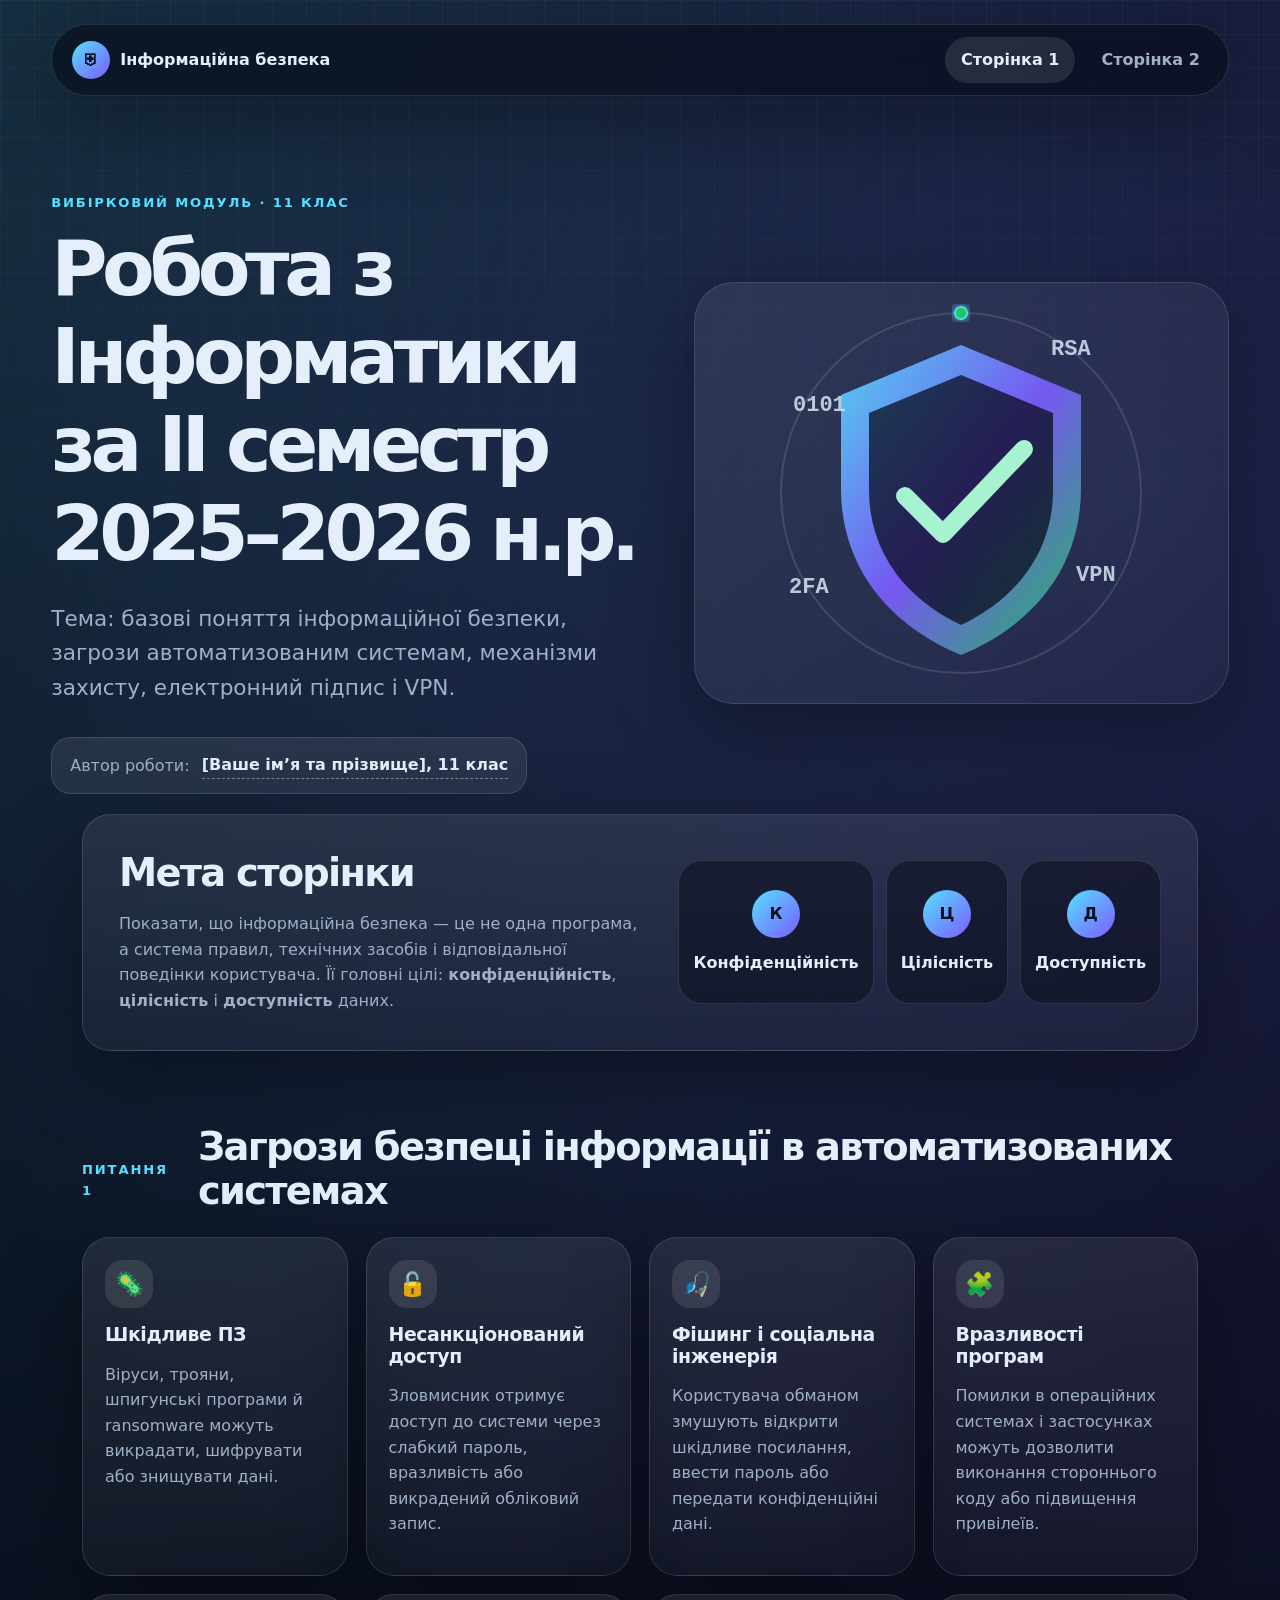
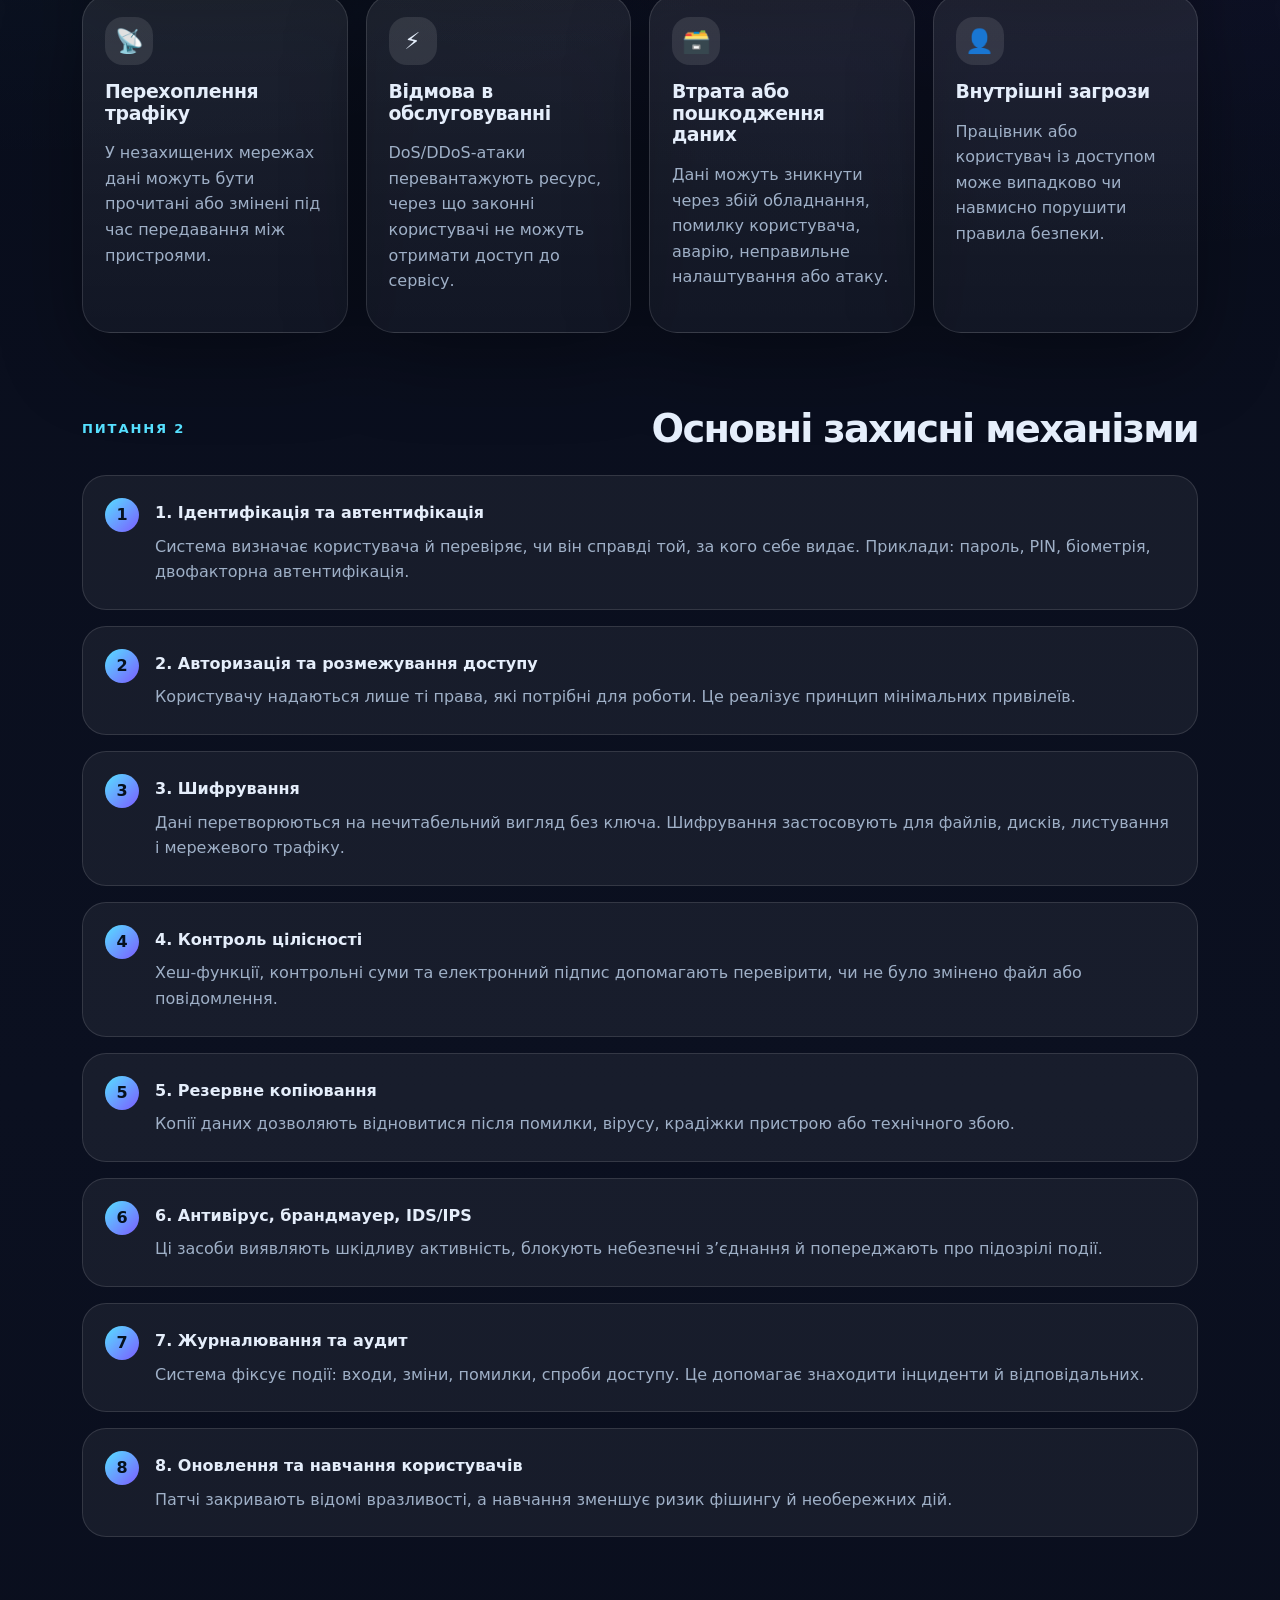
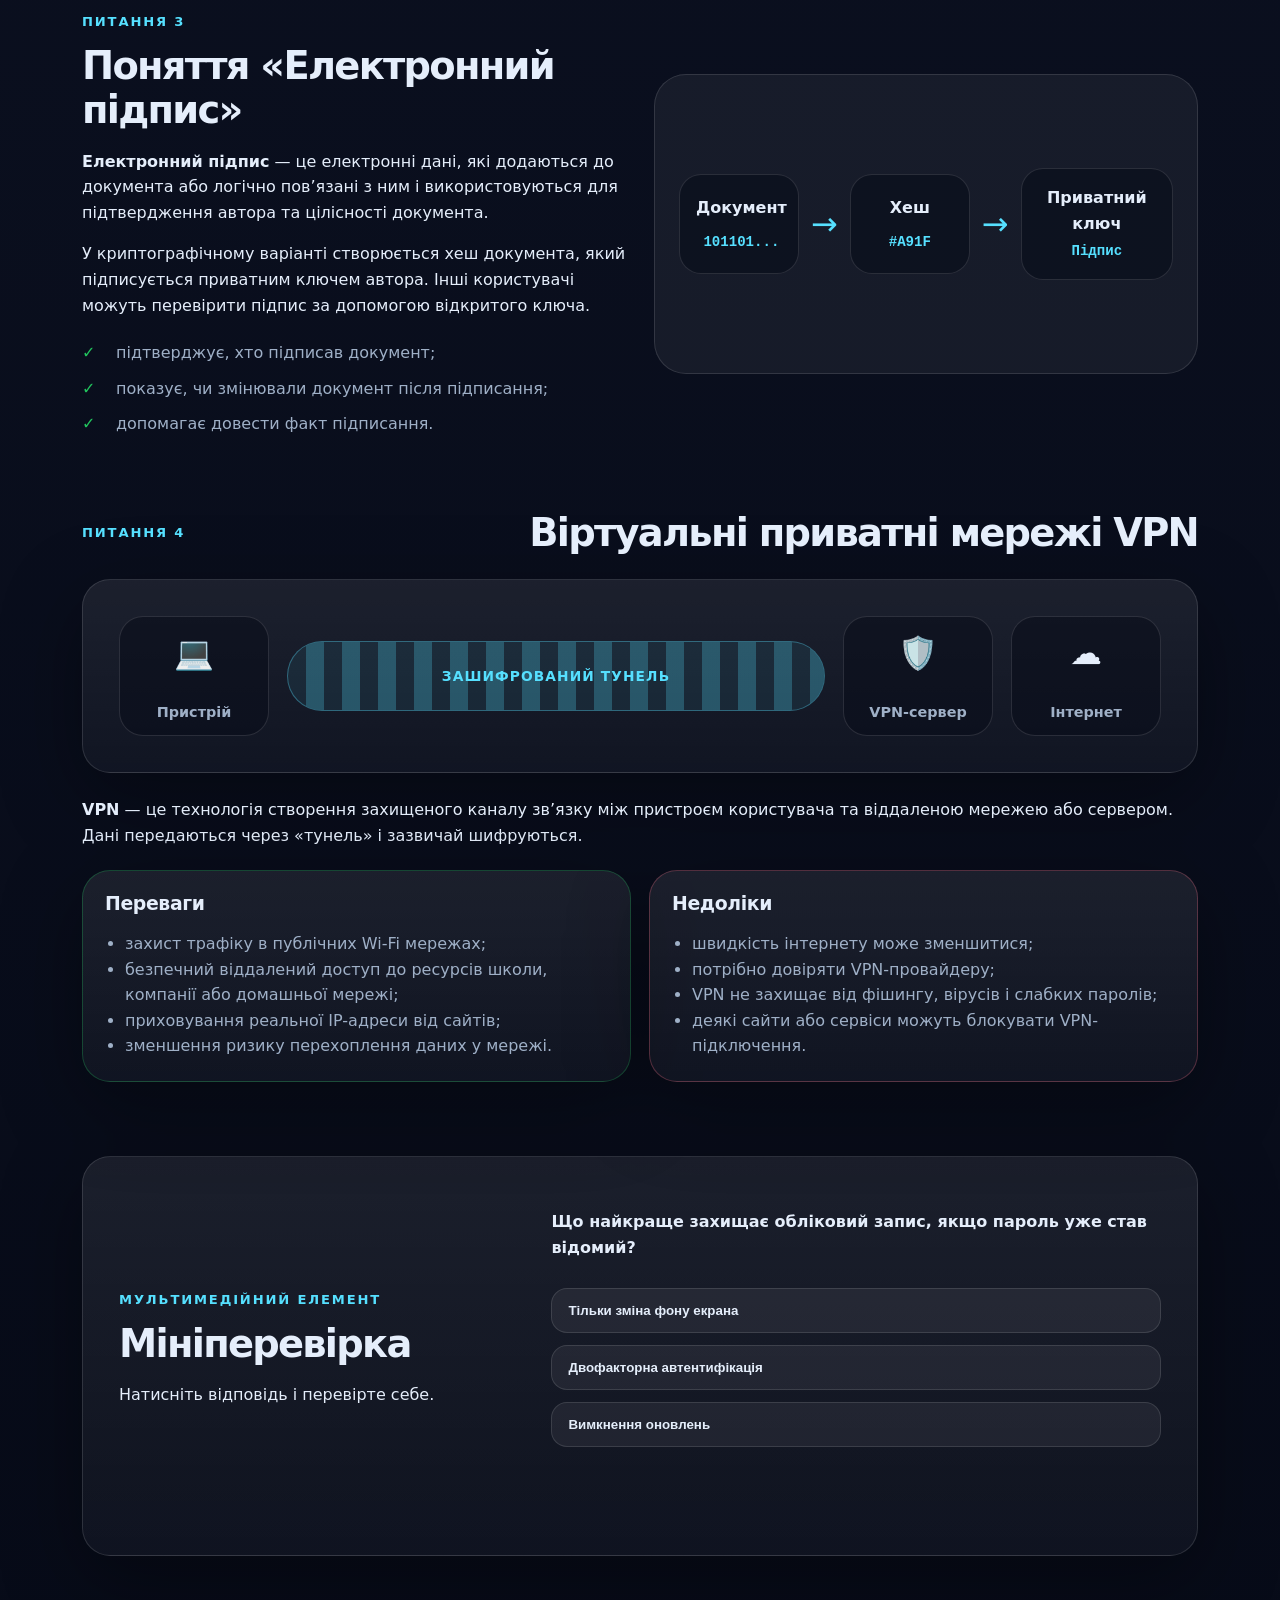
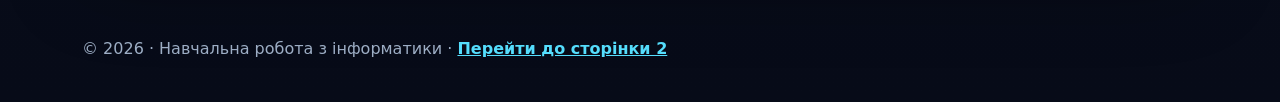
==== index.html @ 59994e92 "First commit" ====
<!doctype html>
<html lang="uk">

<head>
    <meta charset="utf-8" />
    <meta name="viewport" content="width=device-width, initial-scale=1" />
    <title>Робота з Інформатики за ІІ семестр 2025–2026 н.р.</title>
    <link rel="stylesheet" href="styles.css" />
    <meta name="description"
        content="Сторінка 1 роботи з інформатики: інформаційна безпека, загрози, захисні механізми, електронний підпис, VPN." />
</head>

<body>
    <header class="hero">
        <nav class="topbar" aria-label="Головна навігація">
            <a class="brand" href="index.html" aria-label="На головну">
                <span class="brand-mark">⛨</span>
                <span>Інформаційна безпека</span>
            </a>
            <div class="navlinks">
                <a class="active" href="index.html">Сторінка 1</a>
                <a href="story.html">Сторінка 2</a>
            </div>
        </nav>

        <section class="hero-grid">
            <div>
                <p class="eyebrow">Вибірковий модуль · 11 клас</p>
                <h1>Робота з Інформатики за ІІ семестр 2025–2026 н.р.</h1>
                <p class="lead">Тема: базові поняття інформаційної безпеки, загрози автоматизованим системам, механізми
                    захисту, електронний підпис і VPN.</p>
                <div class="author-card">
                    <span>Автор роботи:</span>
                    <strong contenteditable="true" title="Натисніть і впишіть свої дані">[Ваше ім’я та прізвище], 11
                        клас</strong>
                </div>
            </div>

            <div class="shield-visual" aria-label="Анімована ілюстрація кіберзахисту">
                <svg viewBox="0 0 420 420" role="img" aria-labelledby="shieldTitle shieldDesc">
                    <title id="shieldTitle">Цифровий щит</title>
                    <desc id="shieldDesc">Щит захищає дані від загроз.</desc>
                    <defs>
                        <linearGradient id="shieldGrad" x1="0" x2="1" y1="0" y2="1">
                            <stop offset="0%" stop-color="#56e0ff" />
                            <stop offset="50%" stop-color="#7c5cff" />
                            <stop offset="100%" stop-color="#22c55e" />
                        </linearGradient>
                        <filter id="glow">
                            <feGaussianBlur stdDeviation="5" result="blur" />
                            <feMerge>
                                <feMergeNode in="blur" />
                                <feMergeNode in="SourceGraphic" />
                            </feMerge>
                        </filter>
                    </defs>
                    <circle cx="210" cy="210" r="180" fill="none" stroke="rgba(255,255,255,.12)" stroke-width="2" />
                    <circle class="orbit" cx="210" cy="30" r="7" fill="#56e0ff" filter="url(#glow)" />
                    <circle class="orbit orbit-two" cx="210" cy="30" r="5" fill="#22c55e" filter="url(#glow)" />
                    <path class="shield"
                        d="M210 62 L330 112 V205 C330 288 278 344 210 372 C142 344 90 288 90 205 V112 Z"
                        fill="url(#shieldGrad)" opacity=".92" />
                    <path d="M210 92 L302 130 V207 C302 271 263 317 210 342 C157 317 118 271 118 207 V130 Z"
                        fill="rgba(3,7,18,.7)" />
                    <path class="check" d="M154 213 L192 251 L273 166" fill="none" stroke="#a7f3d0" stroke-width="18"
                        stroke-linecap="round" stroke-linejoin="round" />
                    <g class="bits" fill="#e0f2fe" opacity=".8">
                        <text x="42" y="128">0101</text><text x="300" y="72">RSA</text><text x="325"
                            y="298">VPN</text><text x="38" y="310">2FA</text>
                    </g>
                </svg>
            </div>
        </section>
    </header>

    <main>
        <section class="panel intro-panel">
            <div>
                <h2>Мета сторінки</h2>
                <p>Показати, що інформаційна безпека — це не одна програма, а система правил, технічних засобів і
                    відповідальної поведінки користувача. Її головні цілі: <strong>конфіденційність</strong>,
                    <strong>цілісність</strong> і <strong>доступність</strong> даних.</p>
            </div>
            <div class="cia-diagram" aria-label="Тріада інформаційної безпеки">
                <div><span>К</span><b>Конфіденційність</b></div>
                <div><span>Ц</span><b>Цілісність</b></div>
                <div><span>Д</span><b>Доступність</b></div>
            </div>
        </section>

        <section class="section-block" id="threats">
            <div class="section-heading">
                <p class="eyebrow">Питання 1</p>
                <h2>Загрози безпеці інформації в автоматизованих системах</h2>
            </div>
            <div class="cards threat-cards">
                <article class="card"><span class="icon">🦠</span>
                    <h3>Шкідливе ПЗ</h3>
                    <p>Віруси, трояни, шпигунські програми й ransomware можуть викрадати, шифрувати або знищувати дані.
                    </p>
                </article>
                <article class="card"><span class="icon">🔓</span>
                    <h3>Несанкціонований доступ</h3>
                    <p>Зловмисник отримує доступ до системи через слабкий пароль, вразливість або викрадений обліковий
                        запис.</p>
                </article>
                <article class="card"><span class="icon">🎣</span>
                    <h3>Фішинг і соціальна інженерія</h3>
                    <p>Користувача обманом змушують відкрити шкідливе посилання, ввести пароль або передати
                        конфіденційні дані.</p>
                </article>
                <article class="card"><span class="icon">🧩</span>
                    <h3>Вразливості програм</h3>
                    <p>Помилки в операційних системах і застосунках можуть дозволити виконання стороннього коду або
                        підвищення привілеїв.</p>
                </article>
                <article class="card"><span class="icon">📡</span>
                    <h3>Перехоплення трафіку</h3>
                    <p>У незахищених мережах дані можуть бути прочитані або змінені під час передавання між пристроями.
                    </p>
                </article>
                <article class="card"><span class="icon">⚡</span>
                    <h3>Відмова в обслуговуванні</h3>
                    <p>DoS/DDoS-атаки перевантажують ресурс, через що законні користувачі не можуть отримати доступ до
                        сервісу.</p>
                </article>
                <article class="card"><span class="icon">🗃️</span>
                    <h3>Втрата або пошкодження даних</h3>
                    <p>Дані можуть зникнути через збій обладнання, помилку користувача, аварію, неправильне налаштування
                        або атаку.</p>
                </article>
                <article class="card"><span class="icon">👤</span>
                    <h3>Внутрішні загрози</h3>
                    <p>Працівник або користувач із доступом може випадково чи навмисно порушити правила безпеки.</p>
                </article>
            </div>
        </section>

        <section class="section-block" id="mechanisms">
            <div class="section-heading">
                <p class="eyebrow">Питання 2</p>
                <h2>Основні захисні механізми</h2>
            </div>
            <div class="timeline">
                <div class="timeline-item"><b>1. Ідентифікація та автентифікація</b>
                    <p>Система визначає користувача й перевіряє, чи він справді той, за кого себе видає. Приклади:
                        пароль, PIN, біометрія, двофакторна автентифікація.</p>
                </div>
                <div class="timeline-item"><b>2. Авторизація та розмежування доступу</b>
                    <p>Користувачу надаються лише ті права, які потрібні для роботи. Це реалізує принцип мінімальних
                        привілеїв.</p>
                </div>
                <div class="timeline-item"><b>3. Шифрування</b>
                    <p>Дані перетворюються на нечитабельний вигляд без ключа. Шифрування застосовують для файлів,
                        дисків, листування і мережевого трафіку.</p>
                </div>
                <div class="timeline-item"><b>4. Контроль цілісності</b>
                    <p>Хеш-функції, контрольні суми та електронний підпис допомагають перевірити, чи не було змінено
                        файл або повідомлення.</p>
                </div>
                <div class="timeline-item"><b>5. Резервне копіювання</b>
                    <p>Копії даних дозволяють відновитися після помилки, вірусу, крадіжки пристрою або технічного збою.
                    </p>
                </div>
                <div class="timeline-item"><b>6. Антивірус, брандмауер, IDS/IPS</b>
                    <p>Ці засоби виявляють шкідливу активність, блокують небезпечні з’єднання й попереджають про
                        підозрілі події.</p>
                </div>
                <div class="timeline-item"><b>7. Журналювання та аудит</b>
                    <p>Система фіксує події: входи, зміни, помилки, спроби доступу. Це допомагає знаходити інциденти й
                        відповідальних.</p>
                </div>
                <div class="timeline-item"><b>8. Оновлення та навчання користувачів</b>
                    <p>Патчі закривають відомі вразливості, а навчання зменшує ризик фішингу й необережних дій.</p>
                </div>
            </div>
        </section>

        <section class="split section-block" id="signature">
            <div>
                <p class="eyebrow">Питання 3</p>
                <h2>Поняття «Електронний підпис»</h2>
                <p><strong>Електронний підпис</strong> — це електронні дані, які додаються до документа або логічно
                    пов’язані з ним і використовуються для підтвердження автора та цілісності документа.</p>
                <p>У криптографічному варіанті створюється хеш документа, який підписується приватним ключем автора.
                    Інші користувачі можуть перевірити підпис за допомогою відкритого ключа.</p>
                <ul class="check-list">
                    <li>підтверджує, хто підписав документ;</li>
                    <li>показує, чи змінювали документ після підписання;</li>
                    <li>допомагає довести факт підписання.</li>
                </ul>
            </div>
            <div class="signature-demo" aria-label="Схема електронного підпису">
                <div class="doc">Документ<br><span>101101...</span></div>
                <div class="arrow">→</div>
                <div class="hash">Хеш<br><span>#A91F</span></div>
                <div class="arrow">→</div>
                <div class="key">Приватний ключ<br><span>Підпис</span></div>
            </div>
        </section>

        <section class="section-block" id="vpn">
            <div class="section-heading">
                <p class="eyebrow">Питання 4</p>
                <h2>Віртуальні приватні мережі VPN</h2>
            </div>
            <div class="vpn-visual panel">
                <div class="device">💻<span>Пристрій</span></div>
                <div class="tunnel"><span></span><b>зашифрований тунель</b></div>
                <div class="server">🛡️<span>VPN-сервер</span></div>
                <div class="cloud">☁️<span>Інтернет</span></div>
            </div>
            <p><strong>VPN</strong> — це технологія створення захищеного каналу зв’язку між пристроєм користувача та
                віддаленою мережею або сервером. Дані передаються через «тунель» і зазвичай шифруються.</p>
            <div class="pros-cons">
                <article class="card good">
                    <h3>Переваги</h3>
                    <ul>
                        <li>захист трафіку в публічних Wi-Fi мережах;</li>
                        <li>безпечний віддалений доступ до ресурсів школи, компанії або домашньої мережі;</li>
                        <li>приховування реальної IP-адреси від сайтів;</li>
                        <li>зменшення ризику перехоплення даних у мережі.</li>
                    </ul>
                </article>
                <article class="card bad">
                    <h3>Недоліки</h3>
                    <ul>
                        <li>швидкість інтернету може зменшитися;</li>
                        <li>потрібно довіряти VPN-провайдеру;</li>
                        <li>VPN не захищає від фішингу, вірусів і слабких паролів;</li>
                        <li>деякі сайти або сервіси можуть блокувати VPN-підключення.</li>
                    </ul>
                </article>
            </div>
        </section>

        <section class="quiz-panel panel" aria-labelledby="quizTitle">
            <div>
                <p class="eyebrow">Мультимедійний елемент</p>
                <h2 id="quizTitle">Мініперевірка</h2>
                <p>Натисніть відповідь і перевірте себе.</p>
            </div>
            <div class="quiz-box" data-answer="b">
                <p><strong>Що найкраще захищає обліковий запис, якщо пароль уже став відомий?</strong></p>
                <button data-choice="a">Тільки зміна фону екрана</button>
                <button data-choice="b">Двофакторна автентифікація</button>
                <button data-choice="c">Вимкнення оновлень</button>
                <p class="quiz-result" aria-live="polite"></p>
            </div>
        </section>
    </main>

    <footer>
        <p>© 2026 · Навчальна робота з інформатики · <a href="story.html">Перейти до сторінки 2</a></p>
    </footer>
    <script src="script.js"></script>
</body>

</html>
---- styles.css ----
:root {
    --bg: #070b18;
    --panel: #111827;
    --panel-2: #0f172a;
    --text: #e5eefb;
    --muted: #9fb0c7;
    --line: rgba(255, 255, 255, .12);
    --accent: #56e0ff;
    --accent-2: #7c5cff;
    --good: #22c55e;
    --bad: #fb7185;
    --shadow: 0 24px 80px rgba(0, 0, 0, .35);
    --radius: 28px;
}

* {
    box-sizing: border-box
}

html {
    scroll-behavior: smooth
}

body {
    margin: 0;
    font-family: Inter, system-ui, -apple-system, BlinkMacSystemFont, "Segoe UI", sans-serif;
    color: var(--text);
    background:
        radial-gradient(circle at top left, rgba(86, 224, 255, .16), transparent 35%),
        radial-gradient(circle at 90% 10%, rgba(124, 92, 255, .18), transparent 30%),
        linear-gradient(180deg, #070b18 0%, #0b1020 55%, #070b18 100%);
    line-height: 1.6;
}

a {
    color: inherit
}

.hero {
    min-height: 720px;
    padding: 24px clamp(18px, 4vw, 64px) 70px;
    position: relative;
    overflow: hidden;
}

.hero.compact {
    min-height: 560px
}

.hero::before {
    content: "";
    position: absolute;
    inset: 0;
    background-image:
        linear-gradient(rgba(255, 255, 255, .035) 1px, transparent 1px),
        linear-gradient(90deg, rgba(255, 255, 255, .035) 1px, transparent 1px);
    background-size: 34px 34px;
    mask-image: linear-gradient(to bottom, black 0%, transparent 85%);
    pointer-events: none;
}

.topbar {
    position: relative;
    z-index: 2;
    display: flex;
    align-items: center;
    justify-content: space-between;
    gap: 18px;
    max-width: 1180px;
    margin: auto;
    padding: 12px;
    border: 1px solid var(--line);
    border-radius: 999px;
    background: rgba(7, 11, 24, .62);
    backdrop-filter: blur(16px);
    box-shadow: var(--shadow);
}

.brand,
.navlinks {
    display: flex;
    align-items: center;
    gap: 10px
}

.brand {
    font-weight: 800;
    text-decoration: none;
    padding-left: 8px
}

.brand-mark {
    width: 38px;
    height: 38px;
    display: grid;
    place-items: center;
    border-radius: 50%;
    background: linear-gradient(135deg, var(--accent), var(--accent-2));
    color: #06111e;
}

.navlinks a {
    text-decoration: none;
    padding: 10px 16px;
    border-radius: 999px;
    color: var(--muted);
    font-weight: 700;
}

.navlinks a.active,
.navlinks a:hover {
    background: rgba(255, 255, 255, .1);
    color: var(--text)
}

.hero-grid {
    position: relative;
    z-index: 2;
    max-width: 1180px;
    margin: 96px auto 0;
    display: grid;
    grid-template-columns: minmax(0, 1.05fr) minmax(300px, .95fr);
    align-items: center;
    gap: 52px;
}

.story-hero {
    margin-top: 72px
}

.eyebrow {
    margin: 0 0 12px;
    color: var(--accent);
    text-transform: uppercase;
    letter-spacing: .14em;
    font-size: .82rem;
    font-weight: 800;
}

h1,
h2,
h3 {
    line-height: 1.15;
    margin: 0
}

h1 {
    font-size: clamp(2.4rem, 6vw, 5.35rem);
    letter-spacing: -.07em;
    max-width: 880px
}

h2 {
    font-size: clamp(1.8rem, 3vw, 3rem);
    letter-spacing: -.045em
}

h3 {
    font-size: 1.18rem;
    letter-spacing: -.02em
}

.lead {
    font-size: clamp(1.05rem, 2vw, 1.35rem);
    color: var(--muted);
    max-width: 780px;
    margin: 24px 0 0
}

.author-card {
    display: inline-flex;
    flex-wrap: wrap;
    gap: 12px;
    align-items: center;
    margin-top: 32px;
    padding: 14px 18px;
    border-radius: 20px;
    background: rgba(255, 255, 255, .08);
    border: 1px solid var(--line);
}

.author-card span {
    color: var(--muted)
}

.author-card strong {
    outline: none;
    border-bottom: 1px dashed rgba(255, 255, 255, .4)
}

.shield-visual {
    min-height: 420px;
    display: grid;
    place-items: center;
    border: 1px solid var(--line);
    background: linear-gradient(135deg, rgba(255, 255, 255, .08), rgba(255, 255, 255, .03));
    border-radius: 40px;
    box-shadow: var(--shadow);
    overflow: hidden;
}

.shield-visual svg {
    width: min(100%, 420px);
    height: auto
}

.orbit {
    transform-origin: 210px 210px;
    animation: spin 9s linear infinite
}

.orbit-two {
    animation-duration: 14s;
    animation-direction: reverse
}

.check {
    stroke-dasharray: 180;
    stroke-dashoffset: 180;
    animation: draw 2s ease forwards infinite alternate
}

.bits text {
    font: 700 22px monospace;
    animation: float 4s ease-in-out infinite alternate
}

main {
    max-width: 1180px;
    margin: -50px auto 0;
    padding: 0 clamp(18px, 4vw, 32px) 64px;
    position: relative;
    z-index: 3
}

.panel,
.card,
.story-card {
    border: 1px solid var(--line);
    background: linear-gradient(180deg, rgba(255, 255, 255, .08), rgba(255, 255, 255, .035));
    border-radius: var(--radius);
    box-shadow: var(--shadow);
}

.panel {
    padding: clamp(22px, 4vw, 36px)
}

.intro-panel {
    display: grid;
    grid-template-columns: 1.2fr .8fr;
    gap: 28px;
    align-items: center;
}

.intro-panel p {
    color: var(--muted);
    margin: 16px 0 0
}

.cia-diagram {
    display: grid;
    grid-template-columns: repeat(3, 1fr);
    gap: 12px
}

.cia-diagram div {
    min-height: 144px;
    border-radius: 24px;
    border: 1px solid var(--line);
    display: flex;
    flex-direction: column;
    align-items: center;
    justify-content: center;
    gap: 12px;
    background: rgba(7, 11, 24, .48);
    text-align: center;
    padding: 14px;
}

.cia-diagram span {
    width: 48px;
    height: 48px;
    border-radius: 50%;
    display: grid;
    place-items: center;
    background: linear-gradient(135deg, var(--accent), var(--accent-2));
    color: #06111e;
    font-weight: 900;
}

.section-block {
    margin-top: 74px
}

.section-heading {
    display: flex;
    justify-content: space-between;
    gap: 28px;
    align-items: end;
    margin-bottom: 24px
}

.cards {
    display: grid;
    grid-template-columns: repeat(4, 1fr);
    gap: 18px
}

.card {
    padding: 22px;
    transition: transform .25s ease, border-color .25s ease, background .25s ease
}

.card:hover {
    transform: translateY(-6px);
    border-color: rgba(86, 224, 255, .35);
    background: linear-gradient(180deg, rgba(86, 224, 255, .11), rgba(255, 255, 255, .035))
}

.card p,
.card li {
    color: var(--muted)
}

.card ul {
    padding-left: 20px;
    margin-bottom: 0
}

.icon {
    display: inline-grid;
    place-items: center;
    width: 48px;
    height: 48px;
    border-radius: 18px;
    background: rgba(255, 255, 255, .1);
    font-size: 1.45rem;
    margin-bottom: 16px
}

.timeline {
    display: grid;
    gap: 16px;
    counter-reset: step
}

.timeline-item {
    position: relative;
    padding: 24px 24px 24px 72px;
    border: 1px solid var(--line);
    border-radius: 24px;
    background: rgba(255, 255, 255, .055);
}

.timeline-item::before {
    counter-increment: step;
    content: counter(step);
    position: absolute;
    left: 22px;
    top: 22px;
    width: 34px;
    height: 34px;
    border-radius: 50%;
    display: grid;
    place-items: center;
    background: linear-gradient(135deg, var(--accent), var(--accent-2));
    color: #06111e;
    font-weight: 900;
}

.timeline-item p {
    margin: 8px 0 0;
    color: var(--muted)
}

.split {
    display: grid;
    grid-template-columns: 1fr 1fr;
    gap: 28px;
    align-items: center
}

.check-list {
    list-style: none;
    padding: 0;
    margin: 22px 0 0;
    display: grid;
    gap: 10px
}

.check-list li {
    color: var(--muted);
    padding-left: 34px;
    position: relative
}

.check-list li::before {
    content: "✓";
    position: absolute;
    left: 0;
    color: var(--good);
    font-weight: 900
}

.signature-demo {
    min-height: 300px;
    display: flex;
    align-items: center;
    justify-content: center;
    gap: 12px;
    border: 1px solid var(--line);
    border-radius: 32px;
    background: rgba(255, 255, 255, .055);
    padding: 24px;
    overflow: auto;
}

.doc,
.hash,
.key {
    min-width: 120px;
    min-height: 100px;
    border-radius: 22px;
    display: grid;
    place-items: center;
    text-align: center;
    border: 1px solid var(--line);
    background: rgba(7, 11, 24, .55);
    font-weight: 800;
    padding: 16px;
}

.doc span,
.hash span,
.key span {
    display: block;
    color: var(--accent);
    font-family: monospace;
    font-size: .88rem;
    margin-top: 4px
}

.arrow {
    font-size: 2rem;
    color: var(--accent);
    animation: pulse 1.3s ease-in-out infinite alternate
}

.vpn-visual {
    display: grid;
    grid-template-columns: 150px 1fr 150px 150px;
    gap: 18px;
    align-items: center;
    margin-bottom: 24px;
}

.device,
.server,
.cloud {
    min-height: 120px;
    border-radius: 24px;
    border: 1px solid var(--line);
    display: grid;
    place-items: center;
    text-align: center;
    background: rgba(7, 11, 24, .48);
    font-size: 2rem;
}

.device span,
.server span,
.cloud span {
    display: block;
    font-size: .9rem;
    color: var(--muted);
    font-weight: 800
}

.tunnel {
    height: 70px;
    border-radius: 999px;
    border: 1px solid rgba(86, 224, 255, .35);
    background: rgba(86, 224, 255, .08);
    position: relative;
    overflow: hidden;
    display: grid;
    place-items: center;
    text-align: center;
    color: var(--accent)
}

.tunnel span {
    position: absolute;
    inset: 0;
    background: repeating-linear-gradient(90deg, transparent 0 18px, rgba(86, 224, 255, .25) 18px 36px);
    animation: slide 1.4s linear infinite
}

.tunnel b {
    position: relative;
    z-index: 2;
    font-size: .86rem;
    text-transform: uppercase;
    letter-spacing: .08em
}

.pros-cons {
    display: grid;
    grid-template-columns: 1fr 1fr;
    gap: 18px;
    margin-top: 22px
}

.good {
    border-color: rgba(34, 197, 94, .28)
}

.bad {
    border-color: rgba(251, 113, 133, .28)
}

.quiz-panel {
    margin-top: 74px;
    display: grid;
    grid-template-columns: .8fr 1.2fr;
    gap: 26px;
    align-items: center
}

.quiz-box {
    display: grid;
    gap: 12px
}

.quiz-box button {
    text-align: left;
    border: 1px solid var(--line);
    border-radius: 16px;
    padding: 14px 16px;
    background: rgba(255, 255, 255, .06);
    color: var(--text);
    cursor: pointer;
    font-weight: 700;
}

.quiz-box button:hover {
    border-color: rgba(86, 224, 255, .45)
}

.quiz-result {
    min-height: 28px;
    font-weight: 800;
    color: var(--accent)
}

footer {
    max-width: 1180px;
    margin: 0 auto 40px;
    padding: 0 clamp(18px, 4vw, 32px);
    color: var(--muted)
}

footer a {
    color: var(--accent);
    font-weight: 800
}

.story-page main {
    margin-top: -34px
}

.phone-scene {
    position: relative;
    min-height: 420px;
    display: grid;
    place-items: center
}

.phone {
    width: 230px;
    height: 420px;
    border-radius: 42px;
    border: 2px solid rgba(255, 255, 255, .22);
    background: linear-gradient(180deg, #111827, #020617);
    box-shadow: 0 24px 80px rgba(0, 0, 0, .5);
    padding: 18px;
    position: relative;
}

.speaker {
    width: 72px;
    height: 8px;
    border-radius: 999px;
    background: rgba(255, 255, 255, .28);
    margin: 0 auto 18px
}

.screen {
    height: 345px;
    border-radius: 30px;
    background: radial-gradient(circle at top, rgba(86, 224, 255, .18), rgba(7, 11, 24, .95));
    border: 1px solid var(--line);
    position: relative;
    overflow: hidden;
    padding: 28px
}

.lock {
    font-size: 4rem;
    text-align: center;
    margin-top: 36px;
    animation: float 2s ease-in-out infinite alternate
}

.data-line {
    height: 12px;
    border-radius: 999px;
    background: rgba(86, 224, 255, .45);
    margin: 42px auto 0;
    width: 130px
}

.data-line.short {
    width: 88px;
    margin-top: 12px;
    background: rgba(124, 92, 255, .55)
}

.scan {
    position: absolute;
    left: 0;
    right: 0;
    top: -30px;
    height: 28px;
    background: linear-gradient(180deg, transparent, rgba(86, 224, 255, .5), transparent);
    animation: scan 2.4s linear infinite
}

.floating-chip {
    position: absolute;
    border: 1px solid var(--line);
    background: rgba(255, 255, 255, .1);
    border-radius: 16px;
    padding: 10px 14px;
    font-weight: 900;
    color: var(--accent);
    backdrop-filter: blur(10px);
    animation: float 3s ease-in-out infinite alternate
}

.chip-one {
    top: 80px;
    left: 40px
}

.chip-two {
    right: 20px;
    top: 180px;
    animation-delay: .3s
}

.chip-three {
    left: 60px;
    bottom: 70px;
    animation-delay: .7s
}

.story-card {
    padding: clamp(24px, 5vw, 54px);
    font-size: 1.07rem
}

.story-card h2 {
    margin-bottom: 24px
}

.story-card p {
    color: #c7d2e2;
    margin: 0 0 18px
}

.story-card p:first-of-type::first-letter {
    font-size: 4rem;
    float: left;
    line-height: .78;
    margin-right: 10px;
    color: var(--accent);
    font-weight: 900
}

.checklist-cards {
    grid-template-columns: repeat(4, 1fr)
}

.interactive-note {
    display: grid;
    grid-template-columns: .85fr 1.15fr;
    gap: 26px;
    align-items: start;
    margin-top: 74px
}

.security-checklist {
    display: grid;
    gap: 12px
}

.security-checklist label {
    display: flex;
    gap: 10px;
    align-items: center;
    padding: 12px 14px;
    border: 1px solid var(--line);
    border-radius: 16px;
    background: rgba(255, 255, 255, .055)
}

.security-checklist input {
    accent-color: #56e0ff;
    width: 18px;
    height: 18px
}

.progress-wrap {
    height: 14px;
    border-radius: 999px;
    background: rgba(255, 255, 255, .1);
    overflow: hidden;
    margin-top: 8px
}

.progress-bar {
    display: block;
    width: 0%;
    height: 100%;
    background: linear-gradient(90deg, var(--accent), var(--good));
    transition: width .25s ease
}

.progress-text {
    margin: 0;
    color: var(--accent);
    font-weight: 900
}

@keyframes spin {
    to {
        transform: rotate(360deg)
    }
}

@keyframes draw {
    to {
        stroke-dashoffset: 0
    }
}

@keyframes float {
    to {
        transform: translateY(-12px)
    }
}

@keyframes pulse {
    to {
        opacity: .45;
        transform: translateX(4px)
    }
}

@keyframes slide {
    to {
        transform: translateX(36px)
    }
}

@keyframes scan {
    to {
        top: 100%
    }
}

@media (max-width:980px) {

    .hero-grid,
    .intro-panel,
    .split,
    .quiz-panel,
    .interactive-note {
        grid-template-columns: 1fr
    }

    .cards,
    .checklist-cards {
        grid-template-columns: repeat(2, 1fr)
    }

    .vpn-visual {
        grid-template-columns: 1fr
    }

    .tunnel {
        min-height: 74px
    }

    .section-heading {
        display: block
    }
}

@media (max-width:620px) {
    .hero {
        padding-left: 14px;
        padding-right: 14px;
        min-height: auto
    }

    .topbar {
        border-radius: 24px;
        align-items: flex-start;
        flex-direction: column
    }

    .navlinks {
        width: 100%;
        justify-content: space-between
    }

    .navlinks a {
        padding: 9px 12px
    }

    .hero-grid {
        margin-top: 54px
    }

    .cards,
    .checklist-cards,
    .pros-cons,
    .cia-diagram {
        grid-template-columns: 1fr
    }

    .signature-demo {
        justify-content: flex-start
    }

    .shield-visual {
        min-height: 300px
    }

    .phone-scene {
        min-height: 360px
    }

    .phone {
        transform: scale(.82)
    }
}

@media print {
    body {
        background: white;
        color: #111827
    }

    .hero,
    main,
    footer {
        max-width: none
    }

    .panel,
    .card,
    .story-card {
        box-shadow: none;
        background: white;
        color: #111827
    }

    .lead,
    .card p,
    .card li,
    .story-card p,
    .timeline-item p {
        color: #374151
    }

    .topbar {
        display: none
    }
}
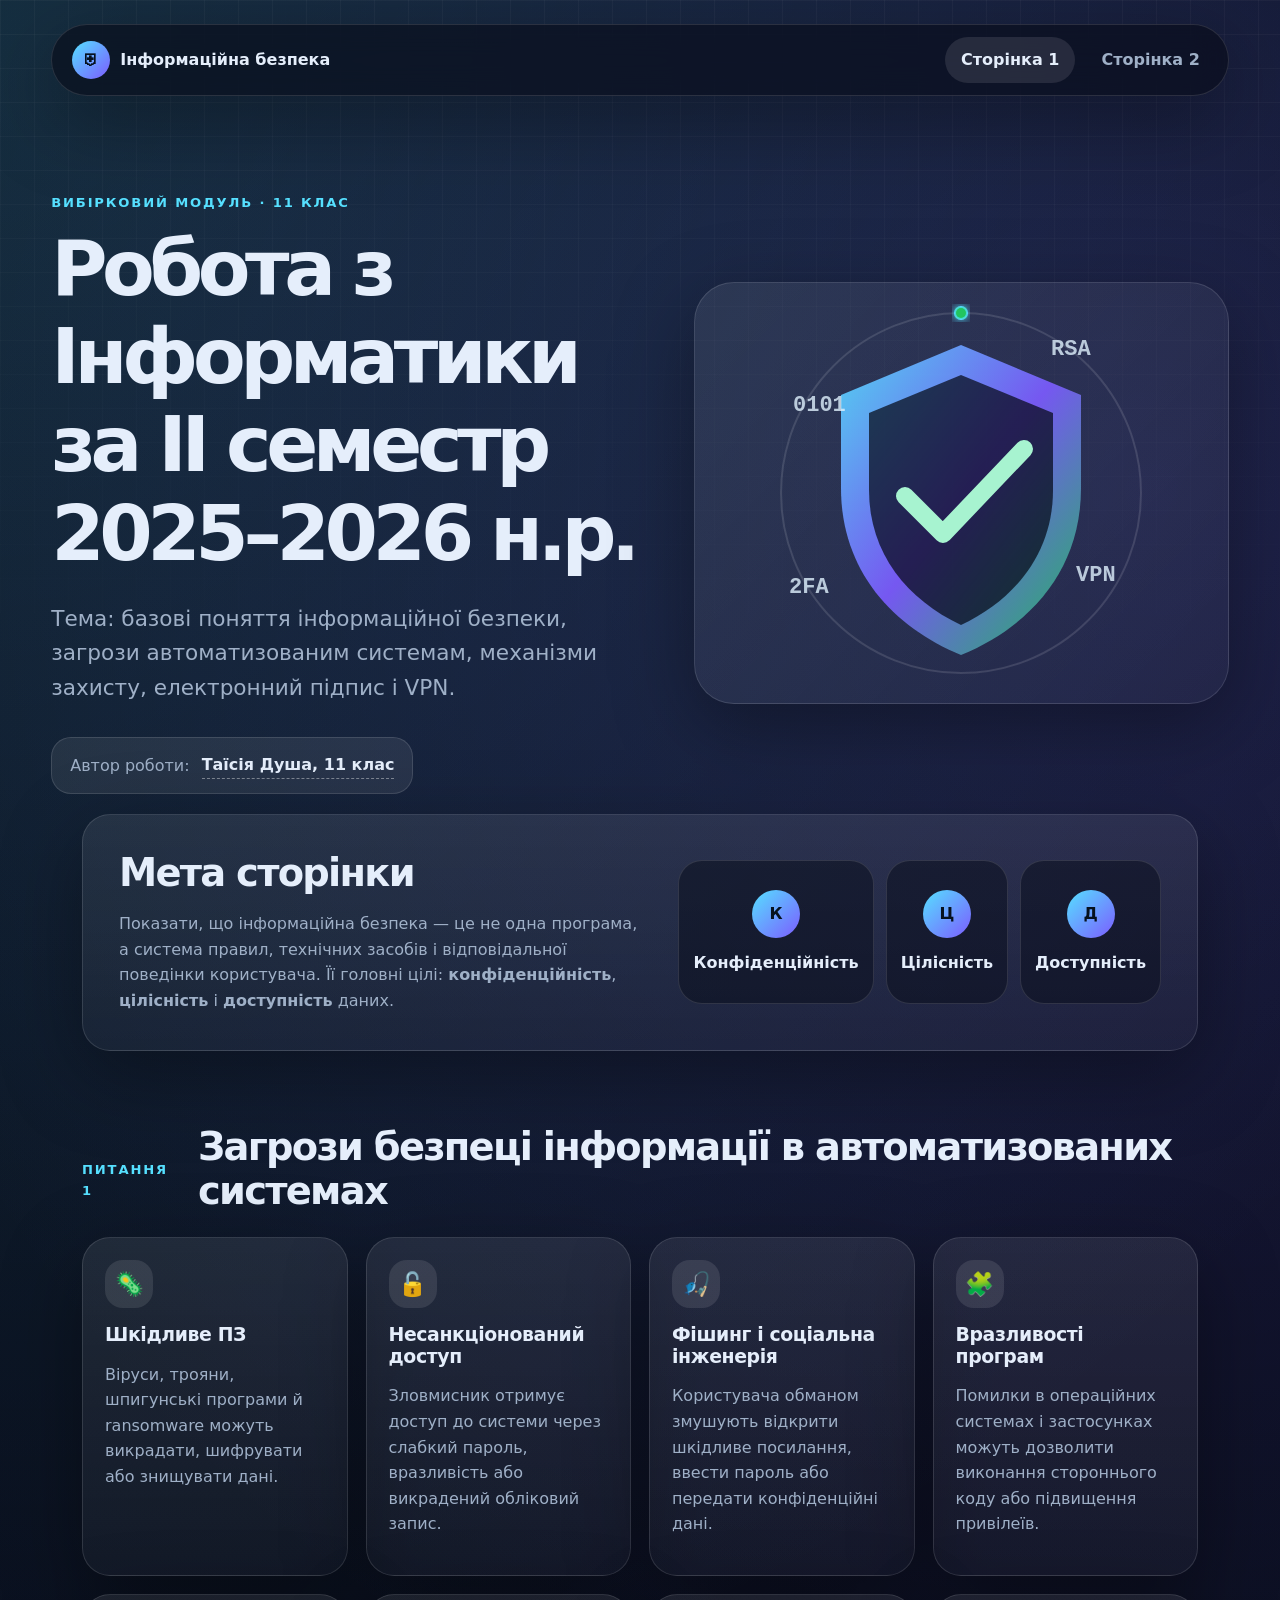
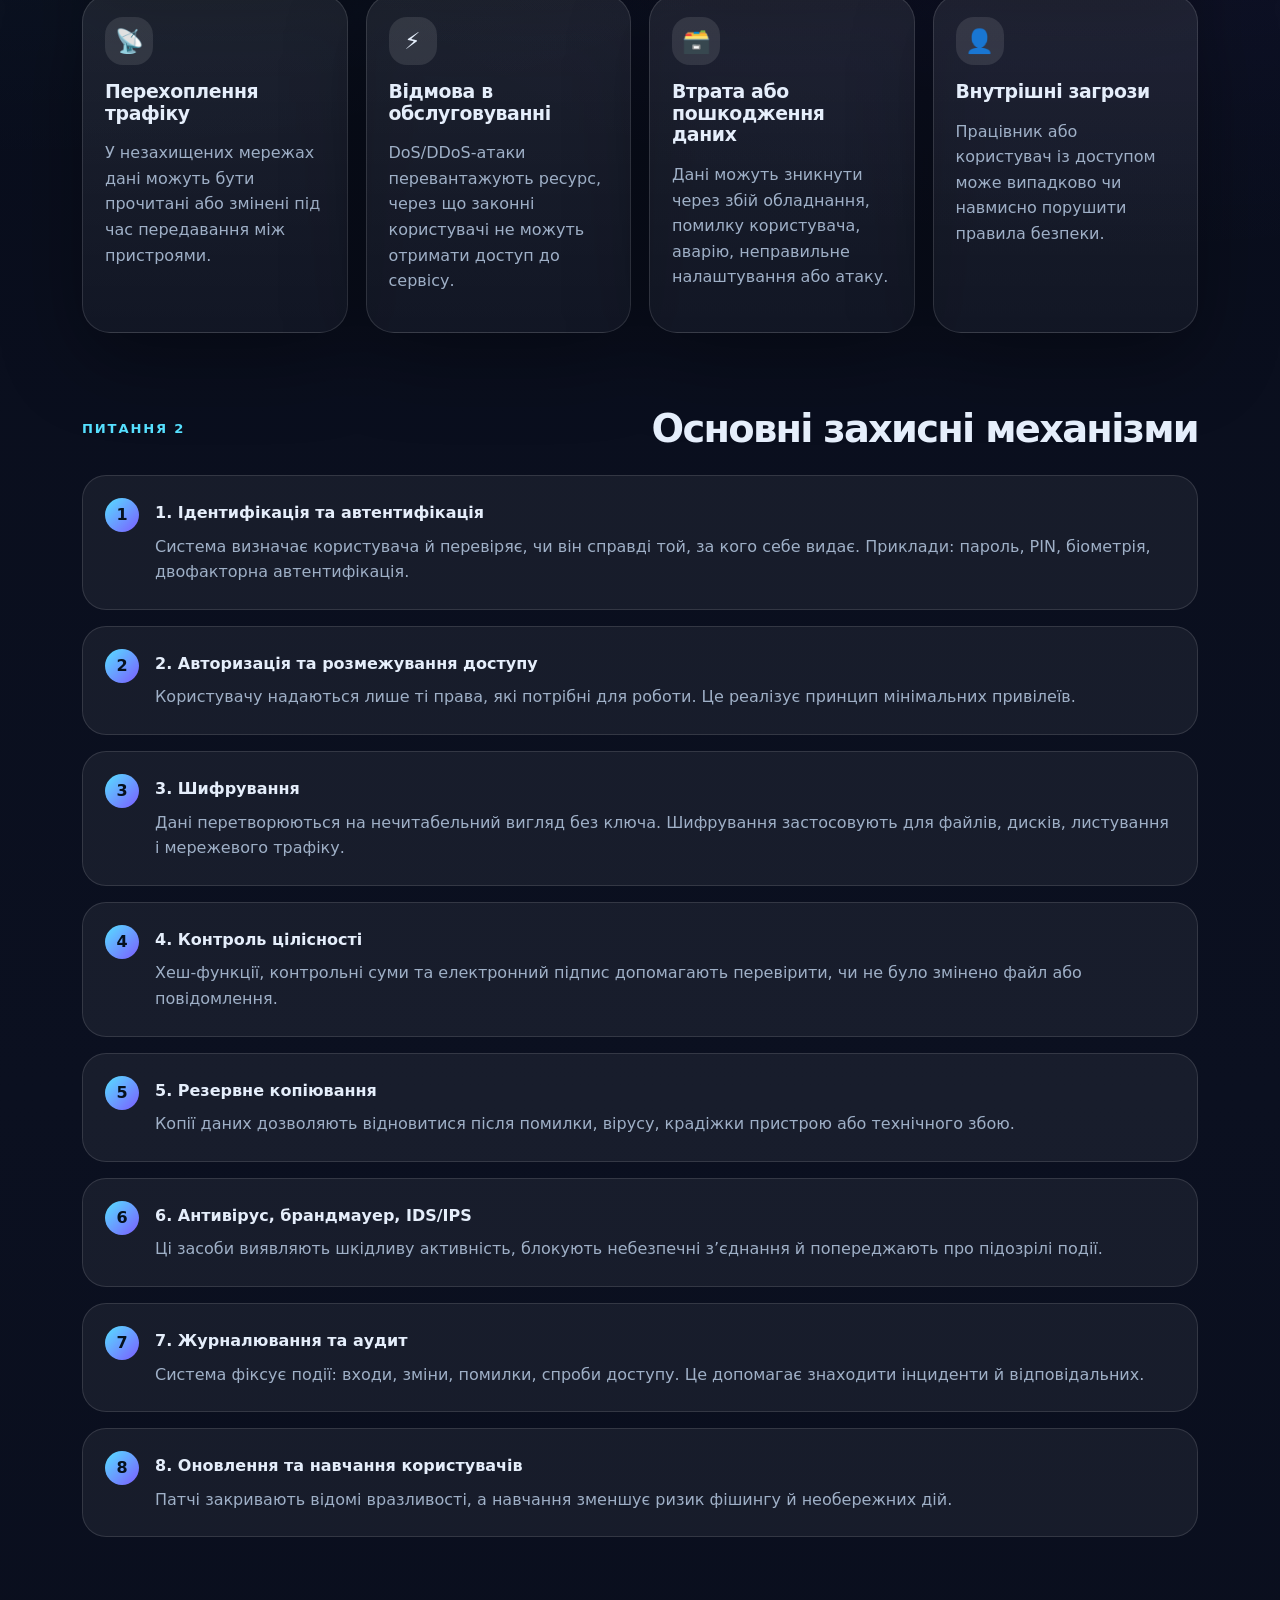
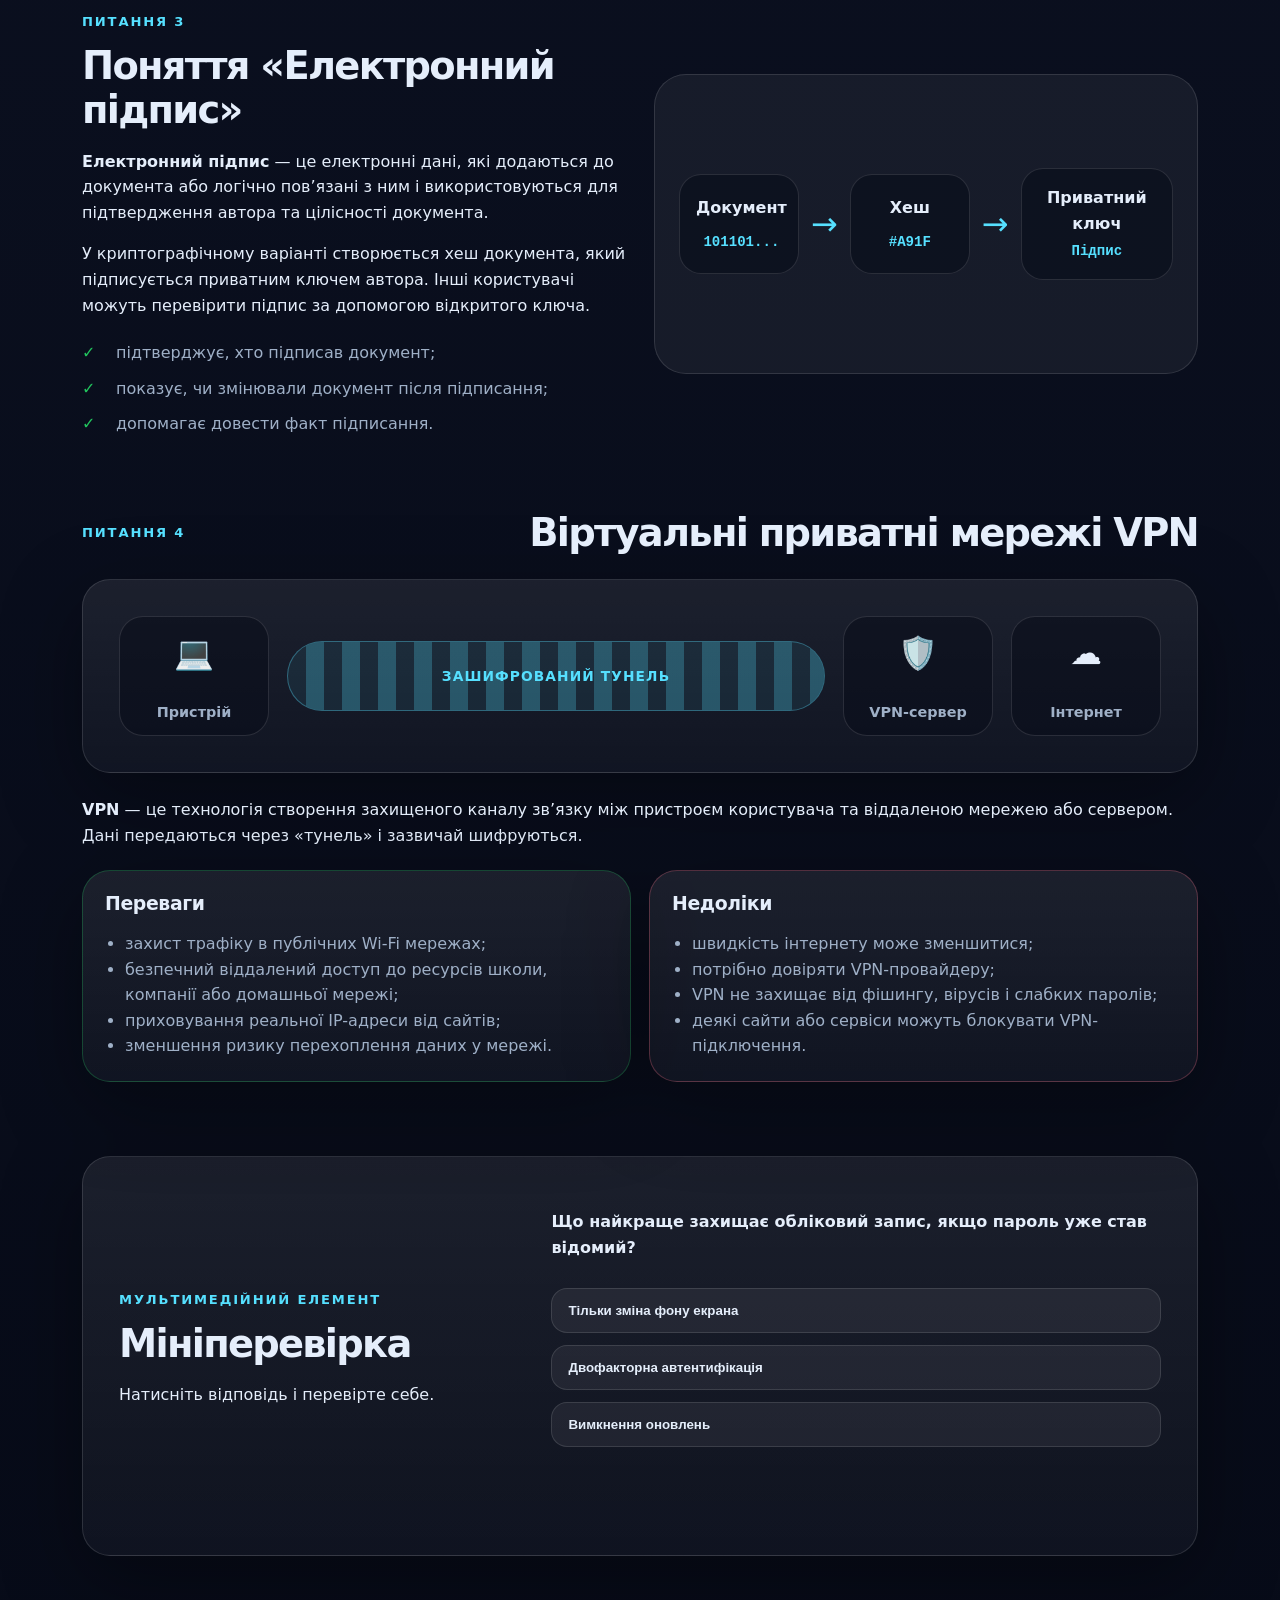
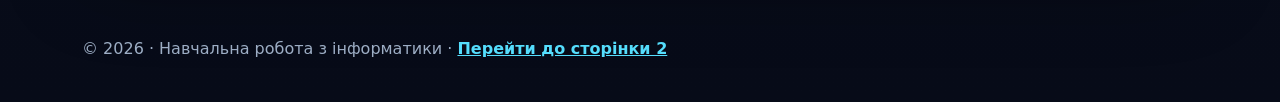
==== commit 833bc675: "Update index.html" ====
--- a/index.html
+++ b/index.html
@@ -31,7 +31,7 @@
                     захисту, електронний підпис і VPN.</p>
                 <div class="author-card">
                     <span>Автор роботи:</span>
-                    <strong contenteditable="true" title="Натисніть і впишіть свої дані">[Ваше ім’я та прізвище], 11
+                    <strong contenteditable="true" title="Натисніть і впишіть свої дані">Таїсiя Душа, 11
                         клас</strong>
                 </div>
             </div>
@@ -256,4 +256,4 @@
     <script src="script.js"></script>
 </body>
 
-</html>+</html>
